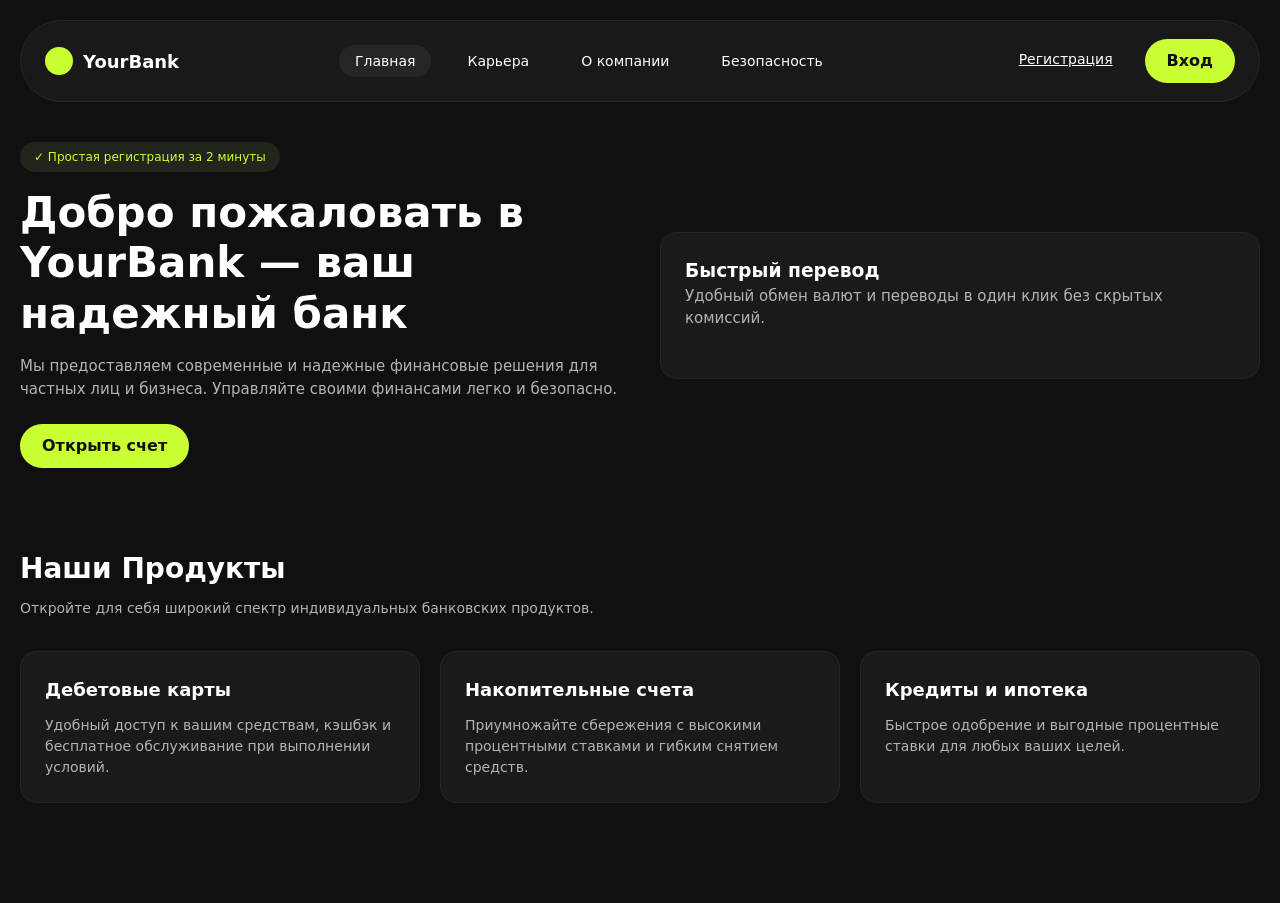
==== index.html @ 178028d1 "S" ====
<!DOCTYPE html>
<html lang="ru">
<head>
  <meta charset="UTF-8">
  <meta name="viewport" content="width=device-width, initial-scale=1.0">
  <title>YourBank — Главная</title>
  <link rel="stylesheet" href="style.css">
</head>
<body>
  <div class="container">
    
    <!-- Header -->
    <header>
      <div class="logo">
        <span class="logo-icon"></span>
        <span>YourBank</span>
      </div>
      <nav>
        <ul>
          <li><a href="index.html" class="active">Главная</a></li>
          <li><a href="careers.html">Карьера</a></li>
          <li><a href="about.html">О компании</a></li>
          <li><a href="security.html">Безопасность</a></li>
        </ul>
      </nav>
      <div class="auth-buttons">
        <a href="signup.html" class="btn-secondary">Регистрация</a>
        <a href="login.html" class="btn-primary">Вход</a>
      </div>
    </header>

    <!-- Hero Section -->
    <section class="hero">
      <div>
        <span class="badge">✓ Простая регистрация за 2 минуты</span>
        <h1>Добро пожаловать в YourBank — ваш надежный банк</h1>
        <p>Мы предоставляем современные и надежные финансовые решения для частных лиц и бизнеса. Управляйте своими финансами легко и безопасно.</p>
        <a href="signup.html" class="btn-primary">Открыть счет</a>
      </div>
      <div class="hero-card">
        <h3>Быстрый перевод</h3>
        <p>Удобный обмен валют и переводы в один клик без скрытых комиссий.</p>
      </div>
    </section>

    <!-- Products Section -->
    <section class="section">
      <div class="section-header">
        <h2 class="section-title">Наши Продукты</h2>
        <p class="section-subtitle">Откройте для себя широкий спектр индивидуальных банковских продуктов.</p>
      </div>
      <div class="grid-3">
        <div class="card">
          <h3>Дебетовые карты</h3>
          <p>Удобный доступ к вашим средствам, кэшбэк и бесплатное обслуживание при выполнении условий.</p>
        </div>
        <div class="card">
          <h3>Накопительные счета</h3>
          <p>Приумножайте сбережения с высокими процентными ставками и гибким снятием средств.</p>
        </div>
        <div class="card">
          <h3>Кредиты и ипотека</h3>
          <p>Быстрое одобрение и выгодные процентные ставки для любых ваших целей.</p>
        </div>
      </div>
    </section>

  </div>
</body>
</html>
---- style.css ----
:root {
  --bg-main: #101010;
  --bg-card: #1A1A1A;
  --bg-card-hover: #222222;
  --accent: #CAFF33;
  --text-primary: #FFFFFF;
  --text-secondary: #B3B3B3;
  --border-color: #262626;
  --font-family: 'Inter', system-ui, -apple-system, sans-serif;
}

* {
  box-sizing: border-box;
  margin: 0;
  padding: 0;
}

body {
  background-color: var(--bg-main);
  color: var(--text-primary);
  font-family: var(--font-family);
  line-height: 1.5;
  padding: 20px;
}

.container {
  max-width: 1280px;
  margin: 0 auto;
}

/* Header & Nav */
header {
  display: flex;
  justify-content: space-between;
  align-items: center;
  padding: 18px 24px;
  background: #191919;
  border: 1px solid var(--border-color);
  border-radius: 100px;
  margin-bottom: 40px;
}

.logo {
  display: flex;
  align-items: center;
  gap: 10px;
  font-weight: 600;
  font-size: 18px;
}

.logo-icon {
  width: 28px;
  height: 28px;
  background: var(--accent);
  border-radius: 50%;
  display: inline-block;
}

nav ul {
  display: flex;
  list-style: none;
  gap: 20px;
}

nav a {
  color: var(--text-primary);
  text-decoration: none;
  font-size: 14px;
  padding: 8px 16px;
  border-radius: 20px;
  transition: 0.2s;
}

nav a.active, nav a:hover {
  background: #262626;
}

.auth-buttons {
  display: flex;
  gap: 12px;
}

.btn-secondary {
  background: transparent;
  color: #FFF;
  border: none;
  padding: 10px 20px;
  cursor: pointer;
  font-size: 14px;
}

.btn-primary {
  background: var(--accent);
  color: #101010;
  border: none;
  padding: 10px 22px;
  border-radius: 30px;
  font-weight: 600;
  cursor: pointer;
  transition: 0.2s;
  text-decoration: none;
  display: inline-block;
}

.btn-primary:hover {
  opacity: 0.9;
}

/* Hero Section */
.hero {
  display: grid;
  grid-template-columns: 1fr 1fr;
  gap: 40px;
  margin-bottom: 80px;
  align-items: center;
}

.badge {
  display: inline-block;
  background: #22251B;
  color: var(--accent);
  padding: 6px 14px;
  border-radius: 20px;
  font-size: 12px;
  margin-bottom: 16px;
}

.hero h1 {
  font-size: 42px;
  margin-bottom: 16px;
  line-height: 1.2;
}

.hero p {
  color: var(--text-secondary);
  font-size: 15px;
  margin-bottom: 24px;
}

.hero-card {
  background: var(--bg-card);
  border: 1px solid var(--border-color);
  border-radius: 16px;
  padding: 24px;
}

/* Products & Features Sections */
.section {
  margin-bottom: 80px;
}

.section-header {
  margin-bottom: 32px;
}

.section-title {
  font-size: 28px;
  margin-bottom: 8px;
}

.section-subtitle {
  color: var(--text-secondary);
  font-size: 14px;
}

.grid-3 {
  display: grid;
  grid-template-columns: repeat(3, 1fr);
  gap: 20px;
}

.card {
  background: var(--bg-card);
  border: 1px solid var(--border-color);
  border-radius: 16px;
  padding: 24px;
  transition: background 0.2s;
}

.card:hover {
  background: var(--bg-card-hover);
}

.card h3 {
  font-size: 18px;
  margin-bottom: 12px;
}

.card p {
  color: var(--text-secondary);
  font-size: 14px;
}

/* Responsive */
@media (max-width: 992px) {
  .hero {
    grid-template-columns: 1fr;
  }
  .grid-3 {
    grid-template-columns: 1fr;
  }
}
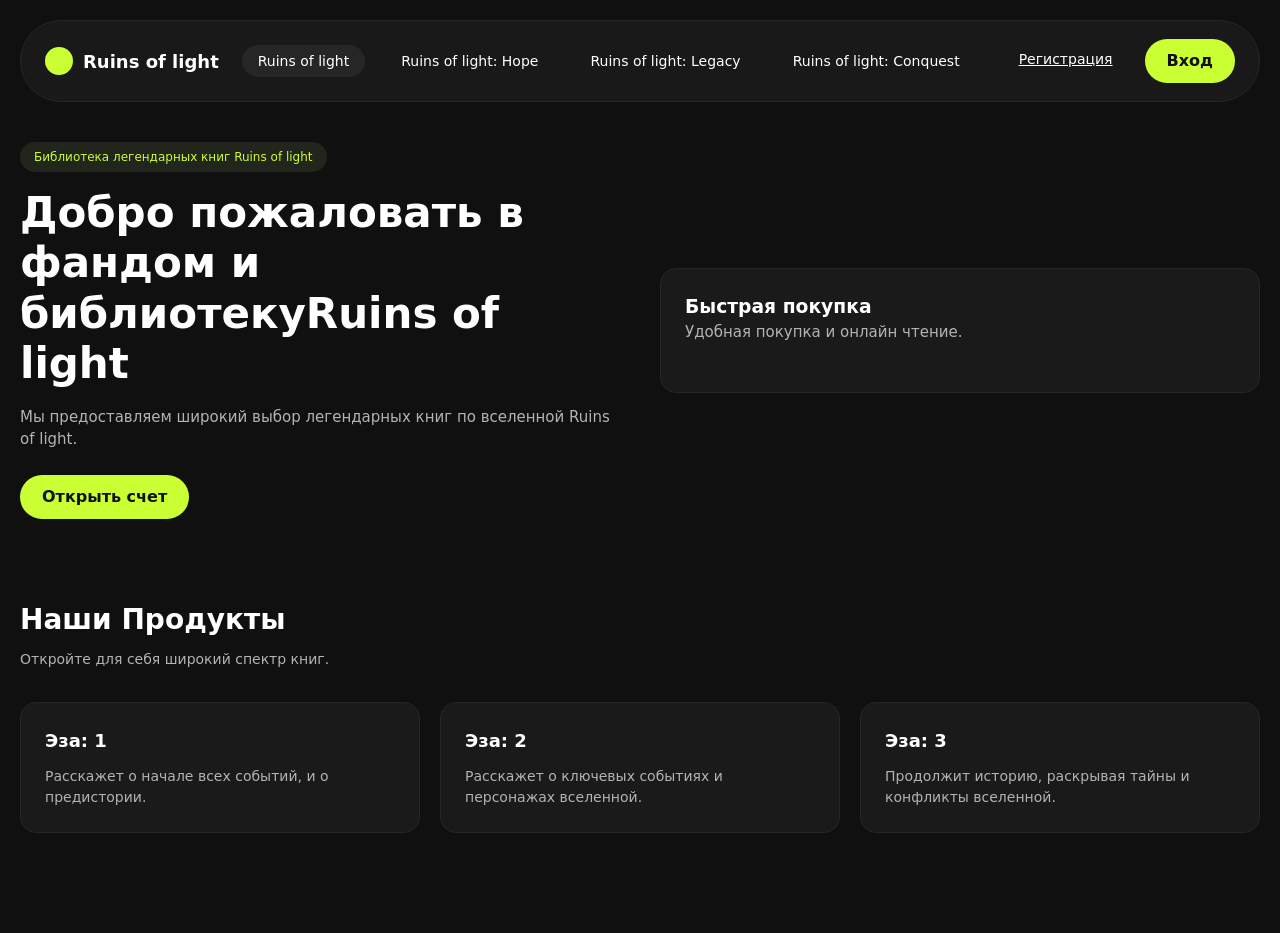
==== commit c75ee89d: "s" ====
--- a/index.html
+++ b/index.html
@@ -3,24 +3,22 @@
 <head>
   <meta charset="UTF-8">
   <meta name="viewport" content="width=device-width, initial-scale=1.0">
-  <title>YourBank — Главная</title>
+  <title>Ruins of light — Главная</title>
   <link rel="stylesheet" href="style.css">
 </head>
 <body>
   <div class="container">
-    
-    <!-- Header -->
     <header>
       <div class="logo">
         <span class="logo-icon"></span>
-        <span>YourBank</span>
+        <span>Ruins of light</span>
       </div>
       <nav>
         <ul>
-          <li><a href="index.html" class="active">Главная</a></li>
-          <li><a href="careers.html">Карьера</a></li>
-          <li><a href="about.html">О компании</a></li>
-          <li><a href="security.html">Безопасность</a></li>
+          <li><a href="index.html" class="active">Ruins of light</a></li>
+          <li><a href="Hope.html">Ruins of light: Hope</a></li>
+          <li><a href="Legacy.html">Ruins of light: Legacy</a></li>
+          <li><a href="Conquest.html">Ruins of light: Conquest</a></li>
         </ul>
       </nav>
       <div class="auth-buttons">
@@ -29,17 +27,16 @@
       </div>
     </header>
 
-    <!-- Hero Section -->
     <section class="hero">
       <div>
-        <span class="badge">✓ Простая регистрация за 2 минуты</span>
-        <h1>Добро пожаловать в YourBank — ваш надежный банк</h1>
-        <p>Мы предоставляем современные и надежные финансовые решения для частных лиц и бизнеса. Управляйте своими финансами легко и безопасно.</p>
+        <span class="badge">Библиотека легендарных книг Ruins of light</span>
+        <h1>Добро пожаловать в фандом и библиотекуRuins of light</h1>
+        <p>Мы предоставляем широкий выбор легендарных книг по вселенной Ruins of light.</p>
         <a href="signup.html" class="btn-primary">Открыть счет</a>
       </div>
       <div class="hero-card">
-        <h3>Быстрый перевод</h3>
-        <p>Удобный обмен валют и переводы в один клик без скрытых комиссий.</p>
+        <h3>Быстрая покупка</h3>
+        <p>Удобная покупка и онлайн чтение.</p>
       </div>
     </section>
 
@@ -47,20 +44,20 @@
     <section class="section">
       <div class="section-header">
         <h2 class="section-title">Наши Продукты</h2>
-        <p class="section-subtitle">Откройте для себя широкий спектр индивидуальных банковских продуктов.</p>
+        <p class="section-subtitle">Откройте для себя широкий спектр книг.</p>
       </div>
       <div class="grid-3">
         <div class="card">
-          <h3>Дебетовые карты</h3>
-          <p>Удобный доступ к вашим средствам, кэшбэк и бесплатное обслуживание при выполнении условий.</p>
+          <h3>Эза: 1</h3>
+          <p>Расскажет о начале всех событий, и о предистории.</p>
         </div>
         <div class="card">
-          <h3>Накопительные счета</h3>
-          <p>Приумножайте сбережения с высокими процентными ставками и гибким снятием средств.</p>
+          <h3>Эза: 2</h3>
+          <p>Расскажет о ключевых событиях и персонажах вселенной.</p>
         </div>
         <div class="card">
-          <h3>Кредиты и ипотека</h3>
-          <p>Быстрое одобрение и выгодные процентные ставки для любых ваших целей.</p>
+          <h3>Эза: 3</h3>
+          <p>Продолжит историю, раскрывая тайны и конфликты вселенной.</p>
         </div>
       </div>
     </section>
